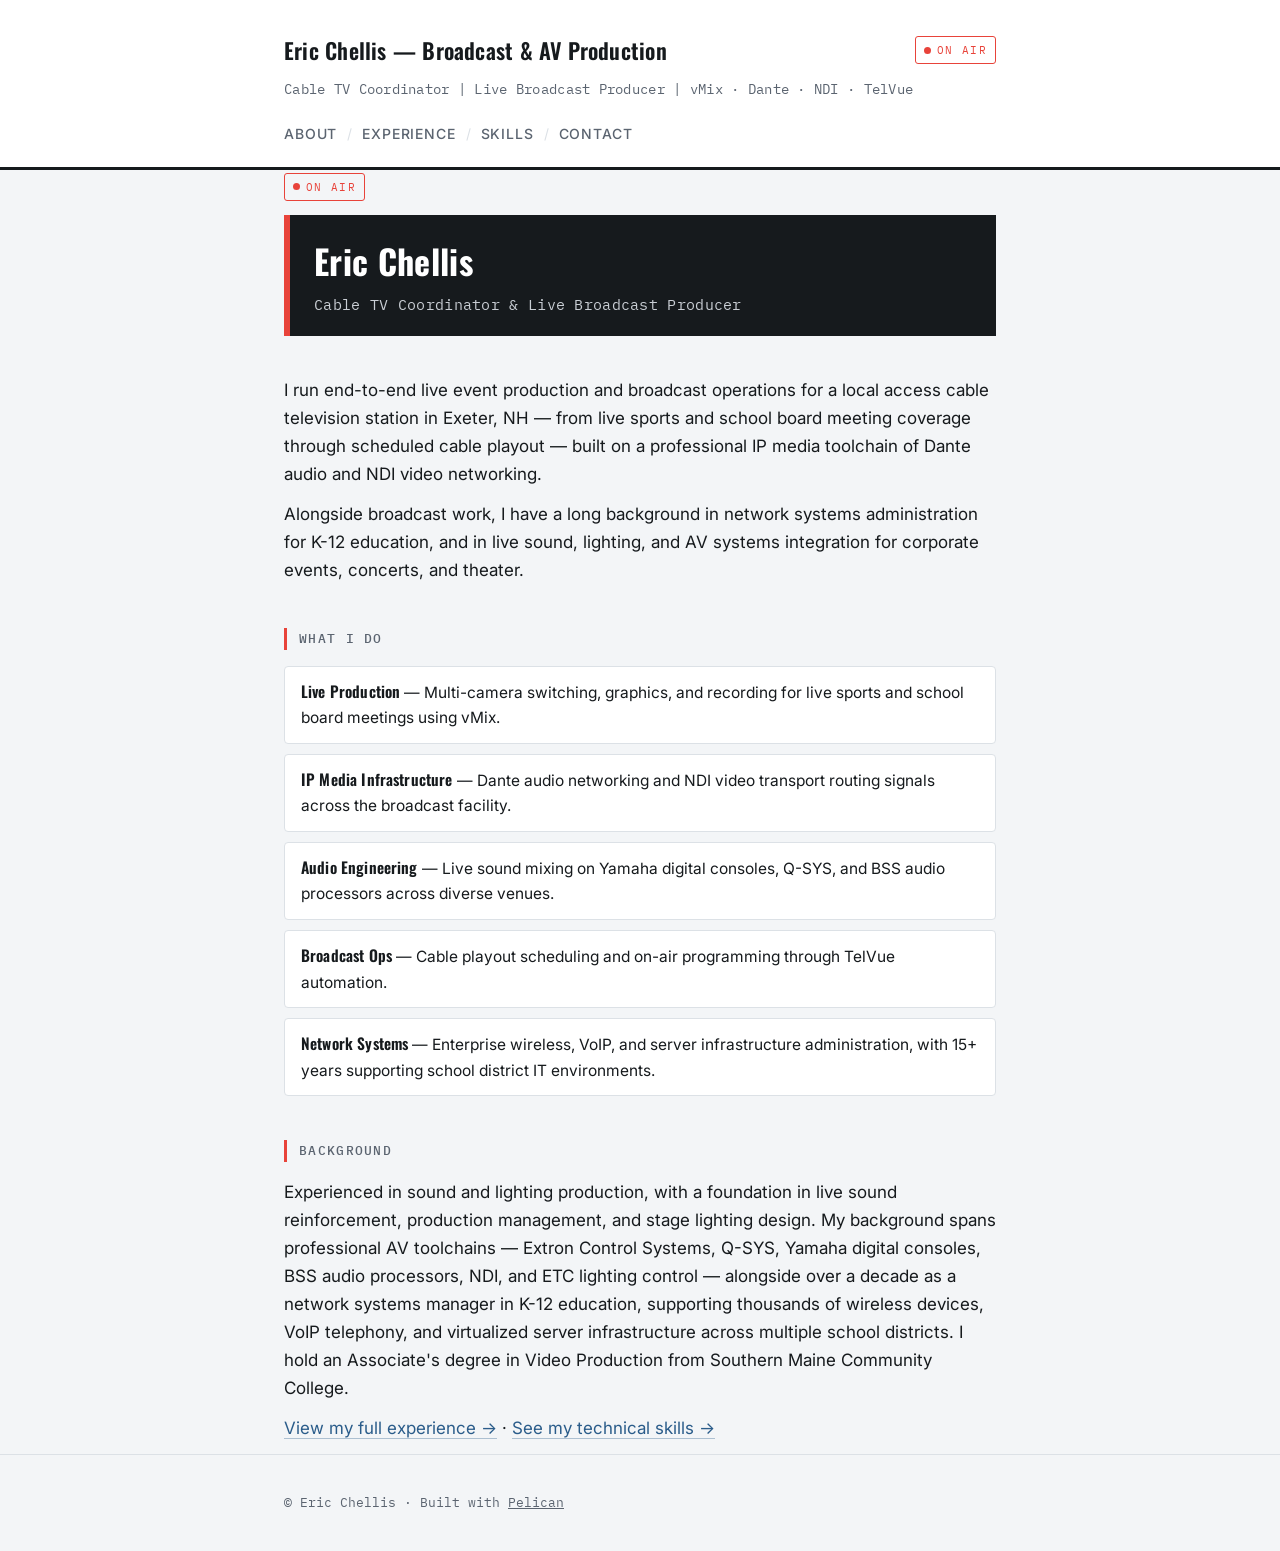
==== index.html @ 403586f1 "Rename preview-index.html to index.html" ====
<!DOCTYPE html>
<html lang="en">
<head>
<meta charset="utf-8">
<meta name="viewport" content="width=device-width, initial-scale=1.0">
<title>Eric Chellis — Eric Chellis</title>
<link rel="preconnect" href="https://fonts.googleapis.com"><link rel="preconnect" href="https://fonts.gstatic.com" crossorigin><link href="https://fonts.googleapis.com/css2?family=Oswald:wght@500;600;700&family=Inter:wght@400;500;600&family=IBM+Plex+Mono:wght@500&display=swap" rel="stylesheet">
<style>:root {
    --ink: #161A1D;
    --muted: #5B6470;
    --bg: #F3F5F7;
    --panel: #FFFFFF;
    --border: #DCE1E6;
    --tally: #E8433A;
    --link: #2A5C8A;

    --font-display: 'Oswald', sans-serif;
    --font-body: 'Inter', -apple-system, BlinkMacSystemFont, sans-serif;
    --font-mono: 'IBM Plex Mono', monospace;

    --max-width: 760px;
}

* { box-sizing: border-box; }

body {
    margin: 0;
    font-family: var(--font-body);
    color: var(--ink);
    background: var(--bg);
    line-height: 1.65;
    font-size: 17px;
}

.wrap {
    max-width: var(--max-width);
    margin: 0 auto;
    padding: 0 24px;
}

/* ---------- Header ---------- */
.site-header {
    background: var(--panel);
    border-bottom: 3px solid var(--ink);
    padding: 32px 0 20px;
}

.brand-row {
    display: flex;
    align-items: center;
    justify-content: space-between;
    gap: 16px;
    flex-wrap: wrap;
}

.site-title {
    font-family: var(--font-display);
    font-weight: 600;
    font-size: 22px;
    letter-spacing: 0.01em;
    color: var(--ink);
    text-decoration: none;
}

.tally {
    display: inline-flex;
    align-items: center;
    gap: 6px;
    font-family: var(--font-mono);
    font-size: 11px;
    letter-spacing: 0.12em;
    color: var(--tally);
    border: 1px solid var(--tally);
    padding: 4px 8px;
    border-radius: 3px;
    white-space: nowrap;
}

.tally .dot {
    width: 7px;
    height: 7px;
    border-radius: 50%;
    background: var(--tally);
    display: inline-block;
    animation: pulse 2s ease-in-out infinite;
}

@keyframes pulse {
    0%, 100% { opacity: 1; }
    50% { opacity: 0.35; }
}

@media (prefers-reduced-motion: reduce) {
    .tally .dot { animation: none; }
}

.site-subtitle {
    margin: 10px 0 18px;
    color: var(--muted);
    font-size: 14px;
    font-family: var(--font-mono);
    letter-spacing: 0.02em;
}

nav a {
    color: var(--muted);
    text-decoration: none;
    font-size: 14px;
    font-weight: 500;
    text-transform: uppercase;
    letter-spacing: 0.06em;
    padding-bottom: 2px;
    border-bottom: 2px solid transparent;
    transition: color 0.15s ease, border-color 0.15s ease;
}

nav a:hover {
    color: var(--ink);
    border-color: var(--tally);
}

nav .sep {
    color: var(--border);
    margin: 0 10px;
    font-size: 14px;
}

/* ---------- Hero / chyron (homepage only) ---------- */
.hero {
    margin: 0 0 40px;
}

.tally-inline {
    display: none;
}

.hero .tally {
    margin-bottom: 14px;
}

.chyron {
    background: var(--ink);
    border-left: 6px solid var(--tally);
    padding: 18px 24px;
    color: #fff;
}

.chyron h1 {
    font-family: var(--font-display);
    font-size: 34px;
    font-weight: 700;
    margin: 0 0 4px;
    color: #fff;
    letter-spacing: 0.01em;
}

.chyron .role {
    margin: 0;
    font-size: 15px;
    color: #C9CED4;
    font-family: var(--font-mono);
    letter-spacing: 0.02em;
}

/* ---------- Main content ---------- */
main {
    padding: 48px 0;
    min-height: 60vh;
}

.page h1:not(.chyron h1) {
    font-family: var(--font-display);
    font-size: 30px;
}

.page h2 {
    font-family: var(--font-mono);
    font-size: 13px;
    font-weight: 500;
    text-transform: uppercase;
    letter-spacing: 0.1em;
    color: var(--muted);
    margin-top: 44px;
    margin-bottom: 16px;
    padding-left: 12px;
    border-left: 3px solid var(--tally);
}

.page p {
    margin: 12px 0;
}

.page ul {
    list-style: none;
    padding: 0;
    margin: 0;
    display: grid;
    gap: 10px;
}

.page li {
    background: var(--panel);
    border: 1px solid var(--border);
    border-radius: 4px;
    padding: 12px 16px;
    font-size: 15.5px;
}

.page li strong {
    font-family: var(--font-display);
    font-weight: 600;
    letter-spacing: 0.01em;
}

.page a {
    color: var(--link);
    text-decoration: none;
    border-bottom: 1px solid rgba(42, 92, 138, 0.35);
}

.page a:hover {
    border-bottom-color: var(--link);
}

.page hr {
    border: none;
    border-top: 1px solid var(--border);
    margin: 36px 0;
}

.page em {
    color: var(--muted);
}

/* ---------- Footer ---------- */
.site-footer {
    border-top: 1px solid var(--border);
    padding: 24px 0;
    color: var(--muted);
    font-size: 13px;
    font-family: var(--font-mono);
}

.site-footer a {
    color: var(--muted);
}

/* ---------- Mobile ---------- */
@media (max-width: 600px) {
    body { font-size: 16px; }
    .site-header { padding: 24px 0 16px; }
    .chyron h1 { font-size: 28px; }
    .brand-row { flex-direction: column; align-items: flex-start; }
}
</style>
</head>
<body>
<header class="site-header"><div class="wrap">
<div class="brand-row">
<a class="site-title" href="index.html">Eric Chellis — Broadcast &amp; AV Production</a>
<span class="tally"><span class="dot"></span>ON AIR</span>
</div>
<p class="site-subtitle">Cable TV Coordinator | Live Broadcast Producer | vMix &middot; Dante &middot; NDI &middot; TelVue</p>
<nav><a href="index.html">About</a><span class="sep">/</span><a href="experience.html">Experience</a><span class="sep">/</span><a href="skills.html">Skills</a><span class="sep">/</span><a href="contact.html">Contact</a></nav>
</div></header>
<main class="wrap"><article class="page"><div class="hero">
  <div class="tally"><span class="dot"></span> ON AIR</div>
  <div class="chyron">
    <h1>Eric Chellis</h1>
    <p class="role">Cable TV Coordinator &amp; Live Broadcast Producer</p>
  </div>
</div>

<p>I run end-to-end live event production and broadcast operations for a local
access cable television station in Exeter, NH — from live sports and school
board meeting coverage through scheduled cable playout — built on a
professional IP media toolchain of Dante audio and NDI video networking.</p>
<p>Alongside broadcast work, I have a long background in network systems
administration for K-12 education, and in live sound, lighting, and AV
systems integration for corporate events, concerts, and theater.</p>
<h2>What I Do</h2>
<ul>
<li><strong>Live Production</strong> — Multi-camera switching, graphics, and recording for
  live sports and school board meetings using vMix.</li>
<li><strong>IP Media Infrastructure</strong> — Dante audio networking and NDI video
  transport routing signals across the broadcast facility.</li>
<li><strong>Audio Engineering</strong> — Live sound mixing on Yamaha digital consoles,
  Q-SYS, and BSS audio processors across diverse venues.</li>
<li><strong>Broadcast Ops</strong> — Cable playout scheduling and on-air programming
  through TelVue automation.</li>
<li><strong>Network Systems</strong> — Enterprise wireless, VoIP, and server infrastructure
  administration, with 15+ years supporting school district IT environments.</li>
</ul>
<h2>Background</h2>
<p>Experienced in sound and lighting production, with a foundation in live
sound reinforcement, production management, and stage lighting design. My
background spans professional AV toolchains — Extron Control Systems, Q-SYS,
Yamaha digital consoles, BSS audio processors, NDI, and ETC lighting control —
alongside over a decade as a network systems manager in K-12 education,
supporting thousands of wireless devices, VoIP telephony, and virtualized
server infrastructure across multiple school districts. I hold an Associate's
degree in Video Production from Southern Maine Community College.</p>
<p><a href="/experience.html">View my full experience →</a> · <a href="/skills.html">See my technical skills →</a></p></article></main>
<footer class="site-footer"><div class="wrap"><p>&copy; Eric Chellis &middot; Built with <a href="https://getpelican.com">Pelican</a></p></div></footer>
</body>
</html>
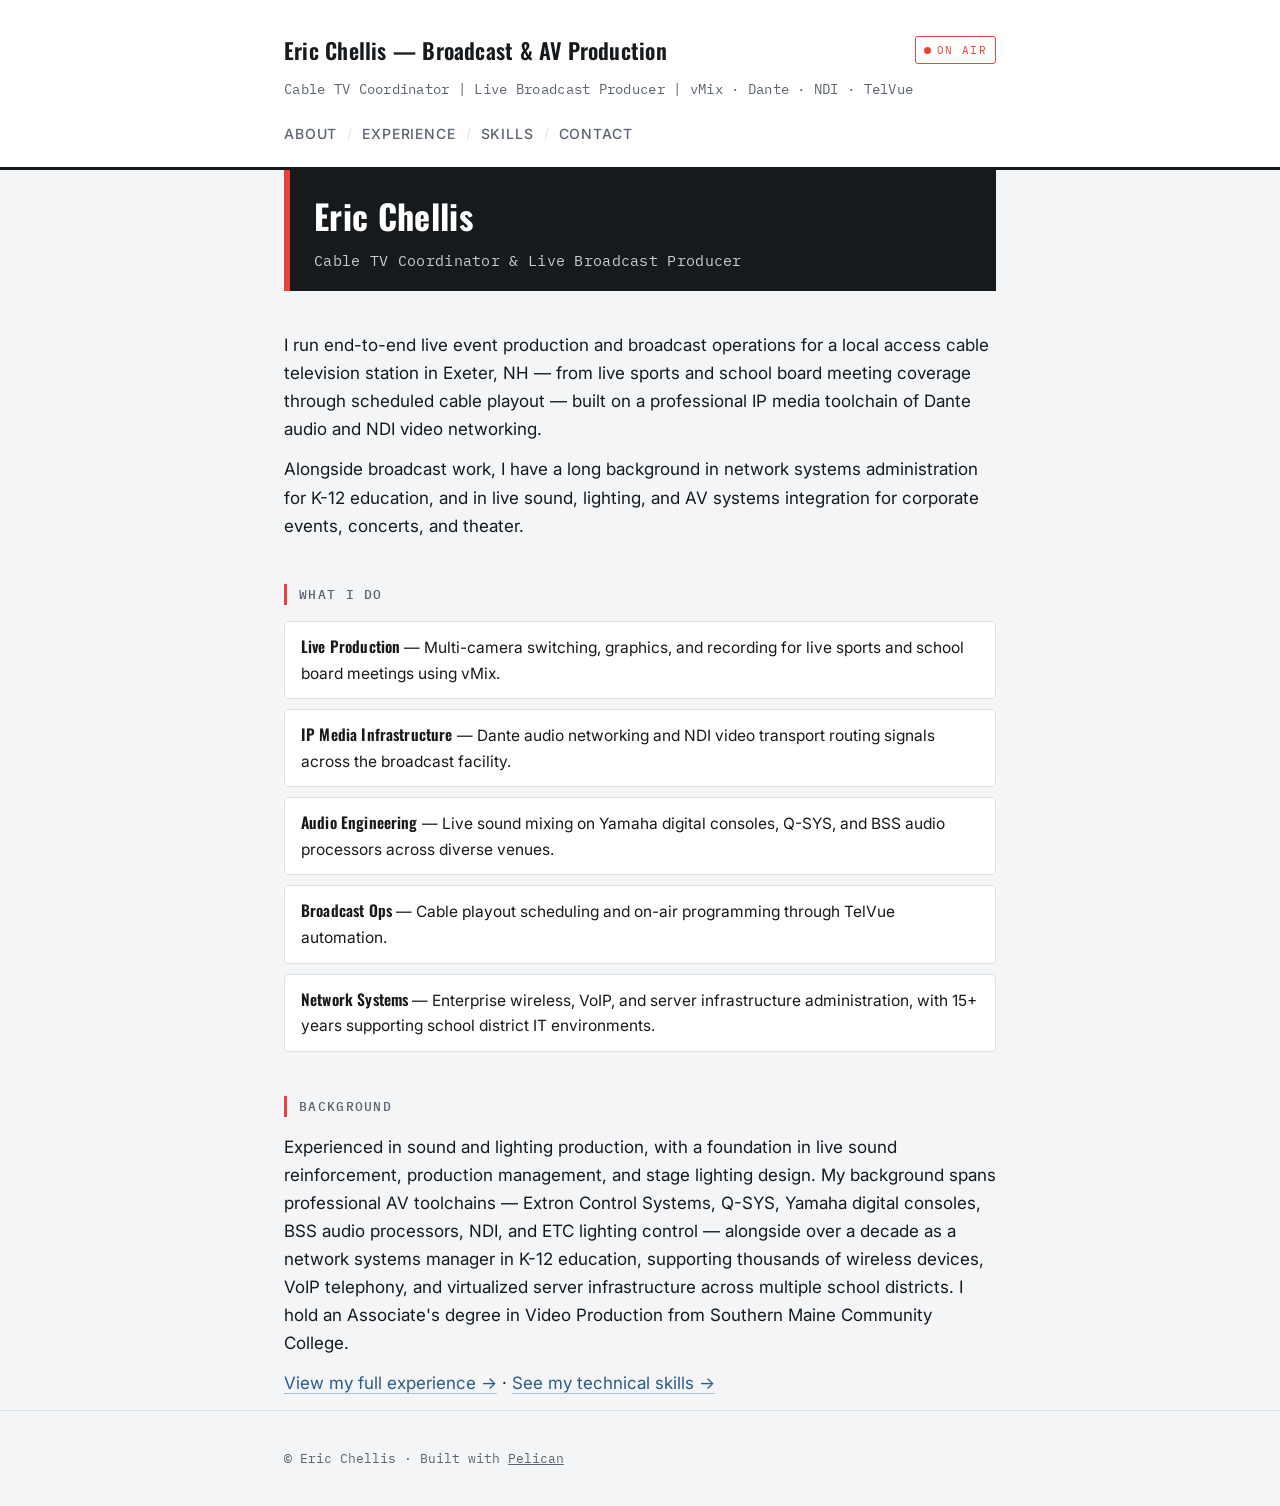
==== commit 23bcc8b4: "Removed On air above name" ====
--- a/index.html
+++ b/index.html
@@ -5,254 +5,7 @@
 <meta name="viewport" content="width=device-width, initial-scale=1.0">
 <title>Eric Chellis — Eric Chellis</title>
 <link rel="preconnect" href="https://fonts.googleapis.com"><link rel="preconnect" href="https://fonts.gstatic.com" crossorigin><link href="https://fonts.googleapis.com/css2?family=Oswald:wght@500;600;700&family=Inter:wght@400;500;600&family=IBM+Plex+Mono:wght@500&display=swap" rel="stylesheet">
-<style>:root {
-    --ink: #161A1D;
-    --muted: #5B6470;
-    --bg: #F3F5F7;
-    --panel: #FFFFFF;
-    --border: #DCE1E6;
-    --tally: #E8433A;
-    --link: #2A5C8A;
-
-    --font-display: 'Oswald', sans-serif;
-    --font-body: 'Inter', -apple-system, BlinkMacSystemFont, sans-serif;
-    --font-mono: 'IBM Plex Mono', monospace;
-
-    --max-width: 760px;
-}
-
-* { box-sizing: border-box; }
-
-body {
-    margin: 0;
-    font-family: var(--font-body);
-    color: var(--ink);
-    background: var(--bg);
-    line-height: 1.65;
-    font-size: 17px;
-}
-
-.wrap {
-    max-width: var(--max-width);
-    margin: 0 auto;
-    padding: 0 24px;
-}
-
-/* ---------- Header ---------- */
-.site-header {
-    background: var(--panel);
-    border-bottom: 3px solid var(--ink);
-    padding: 32px 0 20px;
-}
-
-.brand-row {
-    display: flex;
-    align-items: center;
-    justify-content: space-between;
-    gap: 16px;
-    flex-wrap: wrap;
-}
-
-.site-title {
-    font-family: var(--font-display);
-    font-weight: 600;
-    font-size: 22px;
-    letter-spacing: 0.01em;
-    color: var(--ink);
-    text-decoration: none;
-}
-
-.tally {
-    display: inline-flex;
-    align-items: center;
-    gap: 6px;
-    font-family: var(--font-mono);
-    font-size: 11px;
-    letter-spacing: 0.12em;
-    color: var(--tally);
-    border: 1px solid var(--tally);
-    padding: 4px 8px;
-    border-radius: 3px;
-    white-space: nowrap;
-}
-
-.tally .dot {
-    width: 7px;
-    height: 7px;
-    border-radius: 50%;
-    background: var(--tally);
-    display: inline-block;
-    animation: pulse 2s ease-in-out infinite;
-}
-
-@keyframes pulse {
-    0%, 100% { opacity: 1; }
-    50% { opacity: 0.35; }
-}
-
-@media (prefers-reduced-motion: reduce) {
-    .tally .dot { animation: none; }
-}
-
-.site-subtitle {
-    margin: 10px 0 18px;
-    color: var(--muted);
-    font-size: 14px;
-    font-family: var(--font-mono);
-    letter-spacing: 0.02em;
-}
-
-nav a {
-    color: var(--muted);
-    text-decoration: none;
-    font-size: 14px;
-    font-weight: 500;
-    text-transform: uppercase;
-    letter-spacing: 0.06em;
-    padding-bottom: 2px;
-    border-bottom: 2px solid transparent;
-    transition: color 0.15s ease, border-color 0.15s ease;
-}
-
-nav a:hover {
-    color: var(--ink);
-    border-color: var(--tally);
-}
-
-nav .sep {
-    color: var(--border);
-    margin: 0 10px;
-    font-size: 14px;
-}
-
-/* ---------- Hero / chyron (homepage only) ---------- */
-.hero {
-    margin: 0 0 40px;
-}
-
-.tally-inline {
-    display: none;
-}
-
-.hero .tally {
-    margin-bottom: 14px;
-}
-
-.chyron {
-    background: var(--ink);
-    border-left: 6px solid var(--tally);
-    padding: 18px 24px;
-    color: #fff;
-}
-
-.chyron h1 {
-    font-family: var(--font-display);
-    font-size: 34px;
-    font-weight: 700;
-    margin: 0 0 4px;
-    color: #fff;
-    letter-spacing: 0.01em;
-}
-
-.chyron .role {
-    margin: 0;
-    font-size: 15px;
-    color: #C9CED4;
-    font-family: var(--font-mono);
-    letter-spacing: 0.02em;
-}
-
-/* ---------- Main content ---------- */
-main {
-    padding: 48px 0;
-    min-height: 60vh;
-}
-
-.page h1:not(.chyron h1) {
-    font-family: var(--font-display);
-    font-size: 30px;
-}
-
-.page h2 {
-    font-family: var(--font-mono);
-    font-size: 13px;
-    font-weight: 500;
-    text-transform: uppercase;
-    letter-spacing: 0.1em;
-    color: var(--muted);
-    margin-top: 44px;
-    margin-bottom: 16px;
-    padding-left: 12px;
-    border-left: 3px solid var(--tally);
-}
-
-.page p {
-    margin: 12px 0;
-}
-
-.page ul {
-    list-style: none;
-    padding: 0;
-    margin: 0;
-    display: grid;
-    gap: 10px;
-}
-
-.page li {
-    background: var(--panel);
-    border: 1px solid var(--border);
-    border-radius: 4px;
-    padding: 12px 16px;
-    font-size: 15.5px;
-}
-
-.page li strong {
-    font-family: var(--font-display);
-    font-weight: 600;
-    letter-spacing: 0.01em;
-}
-
-.page a {
-    color: var(--link);
-    text-decoration: none;
-    border-bottom: 1px solid rgba(42, 92, 138, 0.35);
-}
-
-.page a:hover {
-    border-bottom-color: var(--link);
-}
-
-.page hr {
-    border: none;
-    border-top: 1px solid var(--border);
-    margin: 36px 0;
-}
-
-.page em {
-    color: var(--muted);
-}
-
-/* ---------- Footer ---------- */
-.site-footer {
-    border-top: 1px solid var(--border);
-    padding: 24px 0;
-    color: var(--muted);
-    font-size: 13px;
-    font-family: var(--font-mono);
-}
-
-.site-footer a {
-    color: var(--muted);
-}
-
-/* ---------- Mobile ---------- */
-@media (max-width: 600px) {
-    body { font-size: 16px; }
-    .site-header { padding: 24px 0 16px; }
-    .chyron h1 { font-size: 28px; }
-    .brand-row { flex-direction: column; align-items: flex-start; }
-}
-</style>
+<link rel="stylesheet" href="styles.css">
 </head>
 <body>
 <header class="site-header"><div class="wrap">
@@ -264,7 +17,6 @@
 <nav><a href="index.html">About</a><span class="sep">/</span><a href="experience.html">Experience</a><span class="sep">/</span><a href="skills.html">Skills</a><span class="sep">/</span><a href="contact.html">Contact</a></nav>
 </div></header>
 <main class="wrap"><article class="page"><div class="hero">
-  <div class="tally"><span class="dot"></span> ON AIR</div>
   <div class="chyron">
     <h1>Eric Chellis</h1>
     <p class="role">Cable TV Coordinator &amp; Live Broadcast Producer</p>
--- a/styles.css
+++ b/styles.css
@@ -0,0 +1,247 @@
+:root {
+    --ink: #161A1D;
+    --muted: #5B6470;
+    --bg: #F3F5F7;
+    --panel: #FFFFFF;
+    --border: #DCE1E6;
+    --tally: #E8433A;
+    --link: #2A5C8A;
+
+    --font-display: 'Oswald', sans-serif;
+    --font-body: 'Inter', -apple-system, BlinkMacSystemFont, sans-serif;
+    --font-mono: 'IBM Plex Mono', monospace;
+
+    --max-width: 760px;
+}
+
+* { box-sizing: border-box; }
+
+body {
+    margin: 0;
+    font-family: var(--font-body);
+    color: var(--ink);
+    background: var(--bg);
+    line-height: 1.65;
+    font-size: 17px;
+}
+
+.wrap {
+    max-width: var(--max-width);
+    margin: 0 auto;
+    padding: 0 24px;
+}
+
+/* ---------- Header ---------- */
+.site-header {
+    background: var(--panel);
+    border-bottom: 3px solid var(--ink);
+    padding: 32px 0 20px;
+}
+
+.brand-row {
+    display: flex;
+    align-items: center;
+    justify-content: space-between;
+    gap: 16px;
+    flex-wrap: wrap;
+}
+
+.site-title {
+    font-family: var(--font-display);
+    font-weight: 600;
+    font-size: 22px;
+    letter-spacing: 0.01em;
+    color: var(--ink);
+    text-decoration: none;
+}
+
+.tally {
+    display: inline-flex;
+    align-items: center;
+    gap: 6px;
+    font-family: var(--font-mono);
+    font-size: 11px;
+    letter-spacing: 0.12em;
+    color: var(--tally);
+    border: 1px solid var(--tally);
+    padding: 4px 8px;
+    border-radius: 3px;
+    white-space: nowrap;
+}
+
+.tally .dot {
+    width: 7px;
+    height: 7px;
+    border-radius: 50%;
+    background: var(--tally);
+    display: inline-block;
+    animation: pulse 2s ease-in-out infinite;
+}
+
+@keyframes pulse {
+    0%, 100% { opacity: 1; }
+    50% { opacity: 0.35; }
+}
+
+@media (prefers-reduced-motion: reduce) {
+    .tally .dot { animation: none; }
+}
+
+.site-subtitle {
+    margin: 10px 0 18px;
+    color: var(--muted);
+    font-size: 14px;
+    font-family: var(--font-mono);
+    letter-spacing: 0.02em;
+}
+
+nav a {
+    color: var(--muted);
+    text-decoration: none;
+    font-size: 14px;
+    font-weight: 500;
+    text-transform: uppercase;
+    letter-spacing: 0.06em;
+    padding-bottom: 2px;
+    border-bottom: 2px solid transparent;
+    transition: color 0.15s ease, border-color 0.15s ease;
+}
+
+nav a:hover {
+    color: var(--ink);
+    border-color: var(--tally);
+}
+
+nav .sep {
+    color: var(--border);
+    margin: 0 10px;
+    font-size: 14px;
+}
+
+/* ---------- Hero / chyron (homepage only) ---------- */
+.hero {
+    margin: 0 0 40px;
+}
+
+.tally-inline {
+    display: none;
+}
+
+.hero .tally {
+    margin-bottom: 14px;
+}
+
+.chyron {
+    background: var(--ink);
+    border-left: 6px solid var(--tally);
+    padding: 18px 24px;
+    color: #fff;
+}
+
+.chyron h1 {
+    font-family: var(--font-display);
+    font-size: 34px;
+    font-weight: 700;
+    margin: 0 0 4px;
+    color: #fff;
+    letter-spacing: 0.01em;
+}
+
+.chyron .role {
+    margin: 0;
+    font-size: 15px;
+    color: #C9CED4;
+    font-family: var(--font-mono);
+    letter-spacing: 0.02em;
+}
+
+/* ---------- Main content ---------- */
+main {
+    padding: 48px 0;
+    min-height: 60vh;
+}
+
+.page h1:not(.chyron h1) {
+    font-family: var(--font-display);
+    font-size: 30px;
+}
+
+.page h2 {
+    font-family: var(--font-mono);
+    font-size: 13px;
+    font-weight: 500;
+    text-transform: uppercase;
+    letter-spacing: 0.1em;
+    color: var(--muted);
+    margin-top: 44px;
+    margin-bottom: 16px;
+    padding-left: 12px;
+    border-left: 3px solid var(--tally);
+}
+
+.page p {
+    margin: 12px 0;
+}
+
+.page ul {
+    list-style: none;
+    padding: 0;
+    margin: 0;
+    display: grid;
+    gap: 10px;
+}
+
+.page li {
+    background: var(--panel);
+    border: 1px solid var(--border);
+    border-radius: 4px;
+    padding: 12px 16px;
+    font-size: 15.5px;
+}
+
+.page li strong {
+    font-family: var(--font-display);
+    font-weight: 600;
+    letter-spacing: 0.01em;
+}
+
+.page a {
+    color: var(--link);
+    text-decoration: none;
+    border-bottom: 1px solid rgba(42, 92, 138, 0.35);
+}
+
+.page a:hover {
+    border-bottom-color: var(--link);
+}
+
+.page hr {
+    border: none;
+    border-top: 1px solid var(--border);
+    margin: 36px 0;
+}
+
+.page em {
+    color: var(--muted);
+}
+
+/* ---------- Footer ---------- */
+.site-footer {
+    border-top: 1px solid var(--border);
+    padding: 24px 0;
+    color: var(--muted);
+    font-size: 13px;
+    font-family: var(--font-mono);
+}
+
+.site-footer a {
+    color: var(--muted);
+}
+
+/* ---------- Mobile ---------- */
+@media (max-width: 600px) {
+    body { font-size: 16px; }
+    .site-header { padding: 24px 0 16px; }
+    .chyron h1 { font-size: 28px; }
+    .brand-row { flex-direction: column; align-items: flex-start; }
+}
